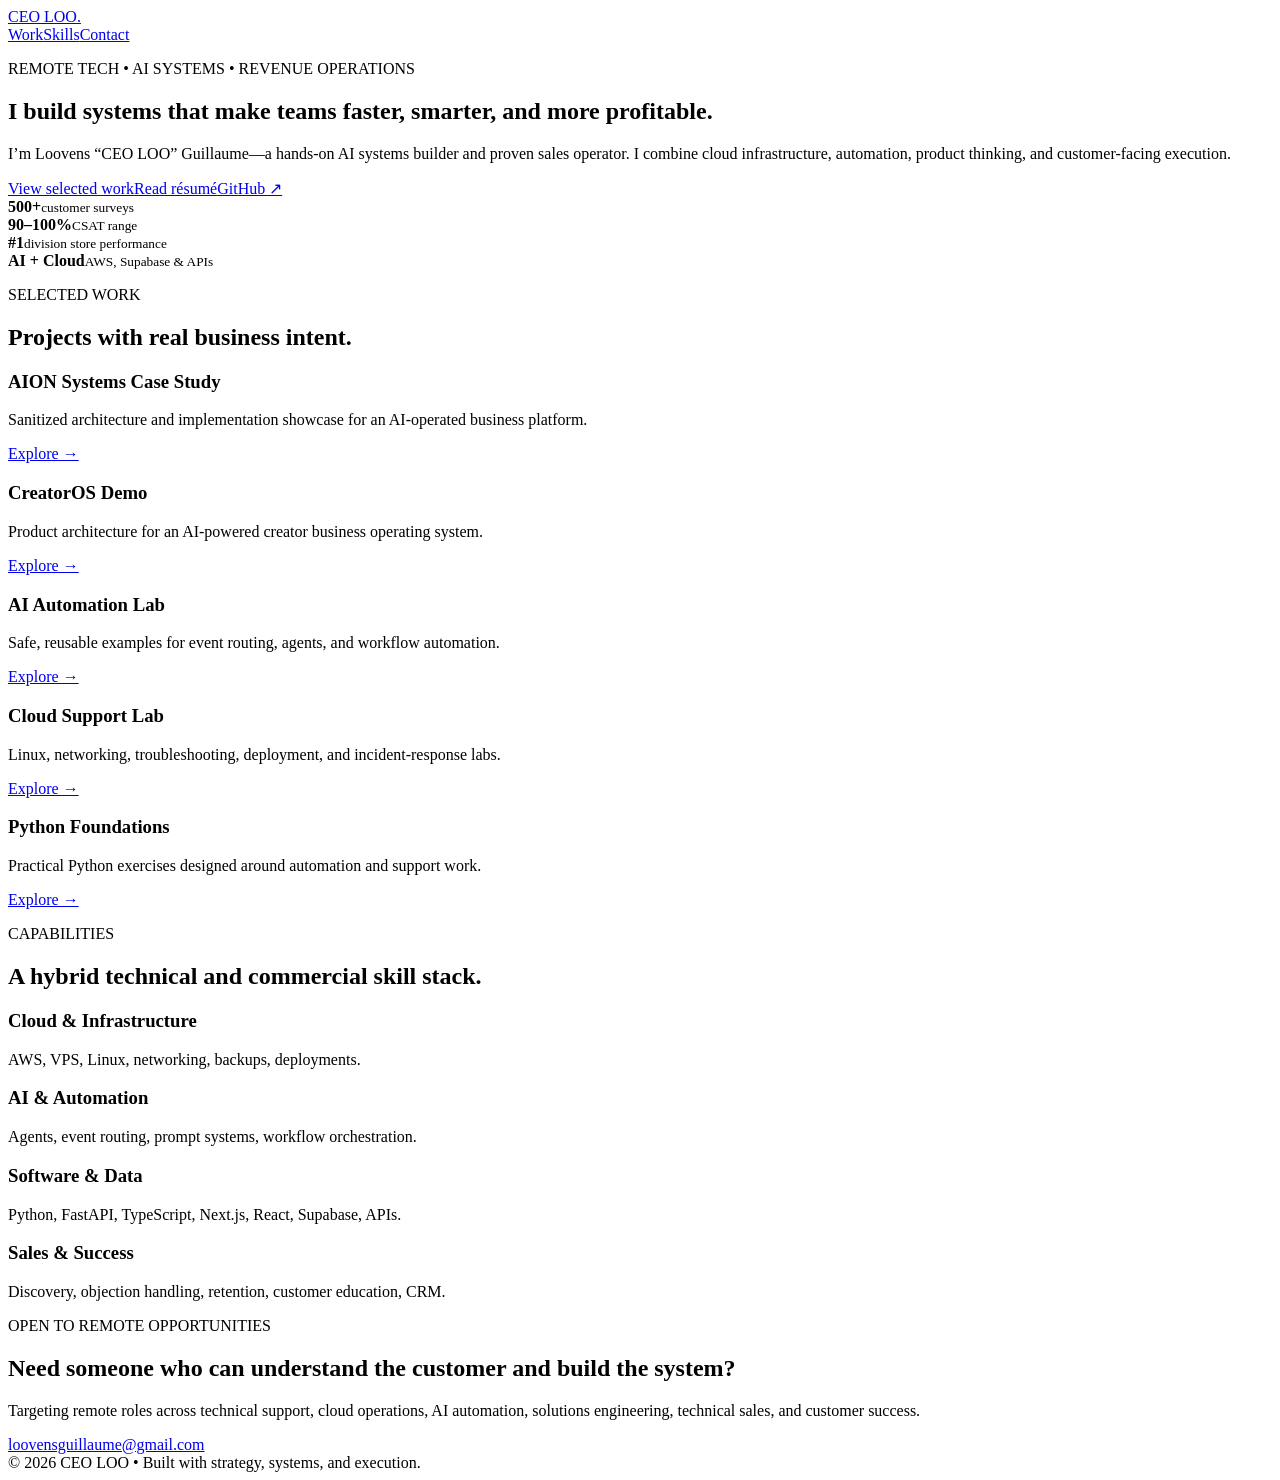
==== index.html @ 22648886 "Publish portfolio landing page" ====
<!doctype html>
<html lang="en">
<head>
  <meta charset="utf-8" />
  <meta name="viewport" content="width=device-width,initial-scale=1" />
  <meta name="description" content="CEO LOO — AI systems builder, cloud operator, and sales professional." />
  <title>CEO LOO | Tech, AI Systems & Sales</title>
  <link rel="stylesheet" href="assets/styles.css" />
</head>
<body>
<header class="nav"><a href="#top" class="brand">CEO LOO.</a><nav><a href="#work">Work</a><a href="#skills">Skills</a><a href="#contact">Contact</a></nav></header>
<main id="top">
<section class="hero"><p class="eyebrow">REMOTE TECH • AI SYSTEMS • REVENUE OPERATIONS</p><h1>I build systems that make teams <span>faster, smarter, and more profitable.</span></h1><p>I’m Loovens “CEO LOO” Guillaume—a hands-on AI systems builder and proven sales operator. I combine cloud infrastructure, automation, product thinking, and customer-facing execution.</p><div class="actions"><a class="primary" href="#work">View selected work</a><a href="resume.md">Read résumé</a><a href="https://github.com/Ceoloo">GitHub ↗</a></div><div class="proof"><article><strong>500+</strong><small>customer surveys</small></article><article><strong>90–100%</strong><small>CSAT range</small></article><article><strong>#1</strong><small>division store performance</small></article><article><strong>AI + Cloud</strong><small>AWS, Supabase & APIs</small></article></div></section>
<section id="work"><p class="eyebrow">SELECTED WORK</p><h2>Projects with real business intent.</h2><div class="grid"><article><h3>AION Systems Case Study</h3><p>Sanitized architecture and implementation showcase for an AI-operated business platform.</p><a href="aion-systems-case-study/">Explore →</a></article><article><h3>CreatorOS Demo</h3><p>Product architecture for an AI-powered creator business operating system.</p><a href="creatoros-demo/">Explore →</a></article><article><h3>AI Automation Lab</h3><p>Safe, reusable examples for event routing, agents, and workflow automation.</p><a href="ai-automation-lab/">Explore →</a></article><article><h3>Cloud Support Lab</h3><p>Linux, networking, troubleshooting, deployment, and incident-response labs.</p><a href="cloud-support-lab/">Explore →</a></article><article><h3>Python Foundations</h3><p>Practical Python exercises designed around automation and support work.</p><a href="python-foundations/">Explore →</a></article></div></section>
<section id="skills"><p class="eyebrow">CAPABILITIES</p><h2>A hybrid technical and commercial skill stack.</h2><div class="skills"><article><h3>Cloud & Infrastructure</h3><p>AWS, VPS, Linux, networking, backups, deployments.</p></article><article><h3>AI & Automation</h3><p>Agents, event routing, prompt systems, workflow orchestration.</p></article><article><h3>Software & Data</h3><p>Python, FastAPI, TypeScript, Next.js, React, Supabase, APIs.</p></article><article><h3>Sales & Success</h3><p>Discovery, objection handling, retention, customer education, CRM.</p></article></div></section>
<section id="contact" class="cta"><p class="eyebrow">OPEN TO REMOTE OPPORTUNITIES</p><h2>Need someone who can understand the customer and build the system?</h2><p>Targeting remote roles across technical support, cloud operations, AI automation, solutions engineering, technical sales, and customer success.</p><a class="primary" href="mailto:loovensguillaume@gmail.com">loovensguillaume@gmail.com</a></section>
</main><footer>© 2026 CEO LOO • Built with strategy, systems, and execution.</footer>
</body></html>
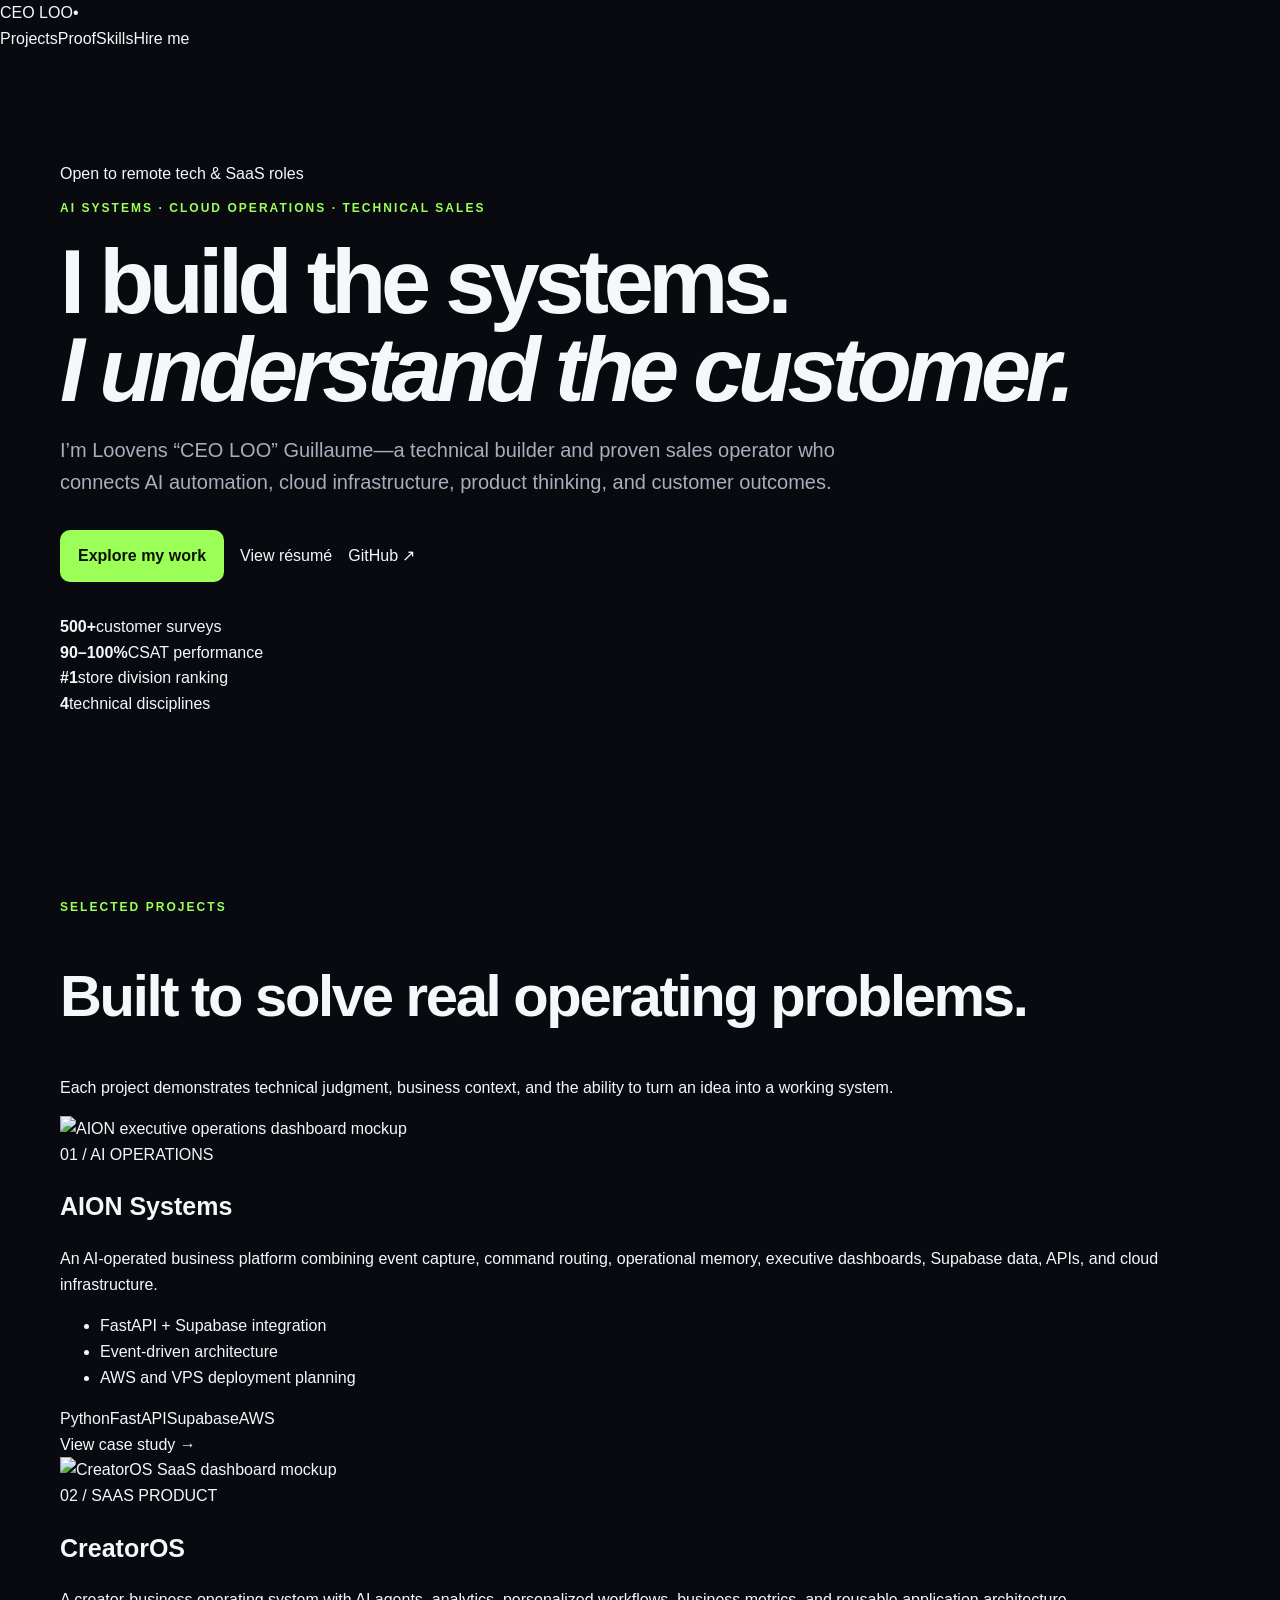
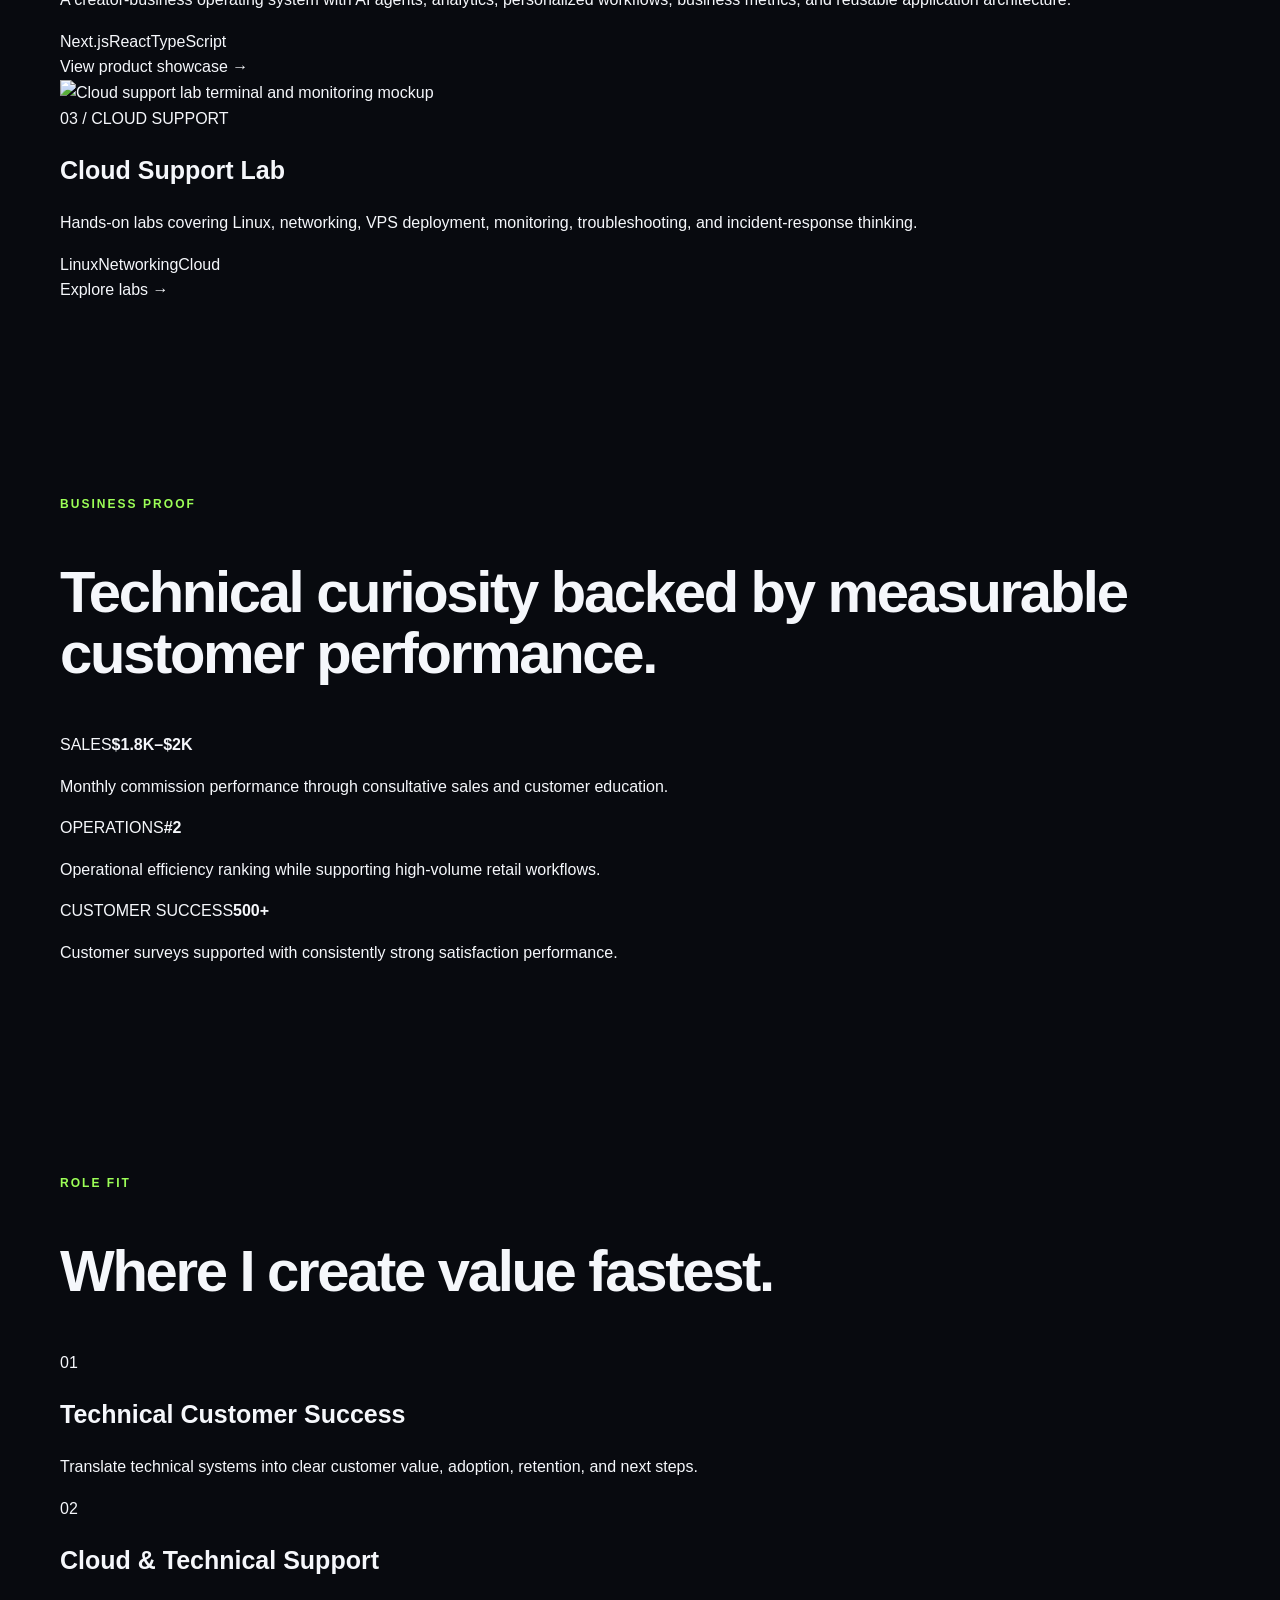
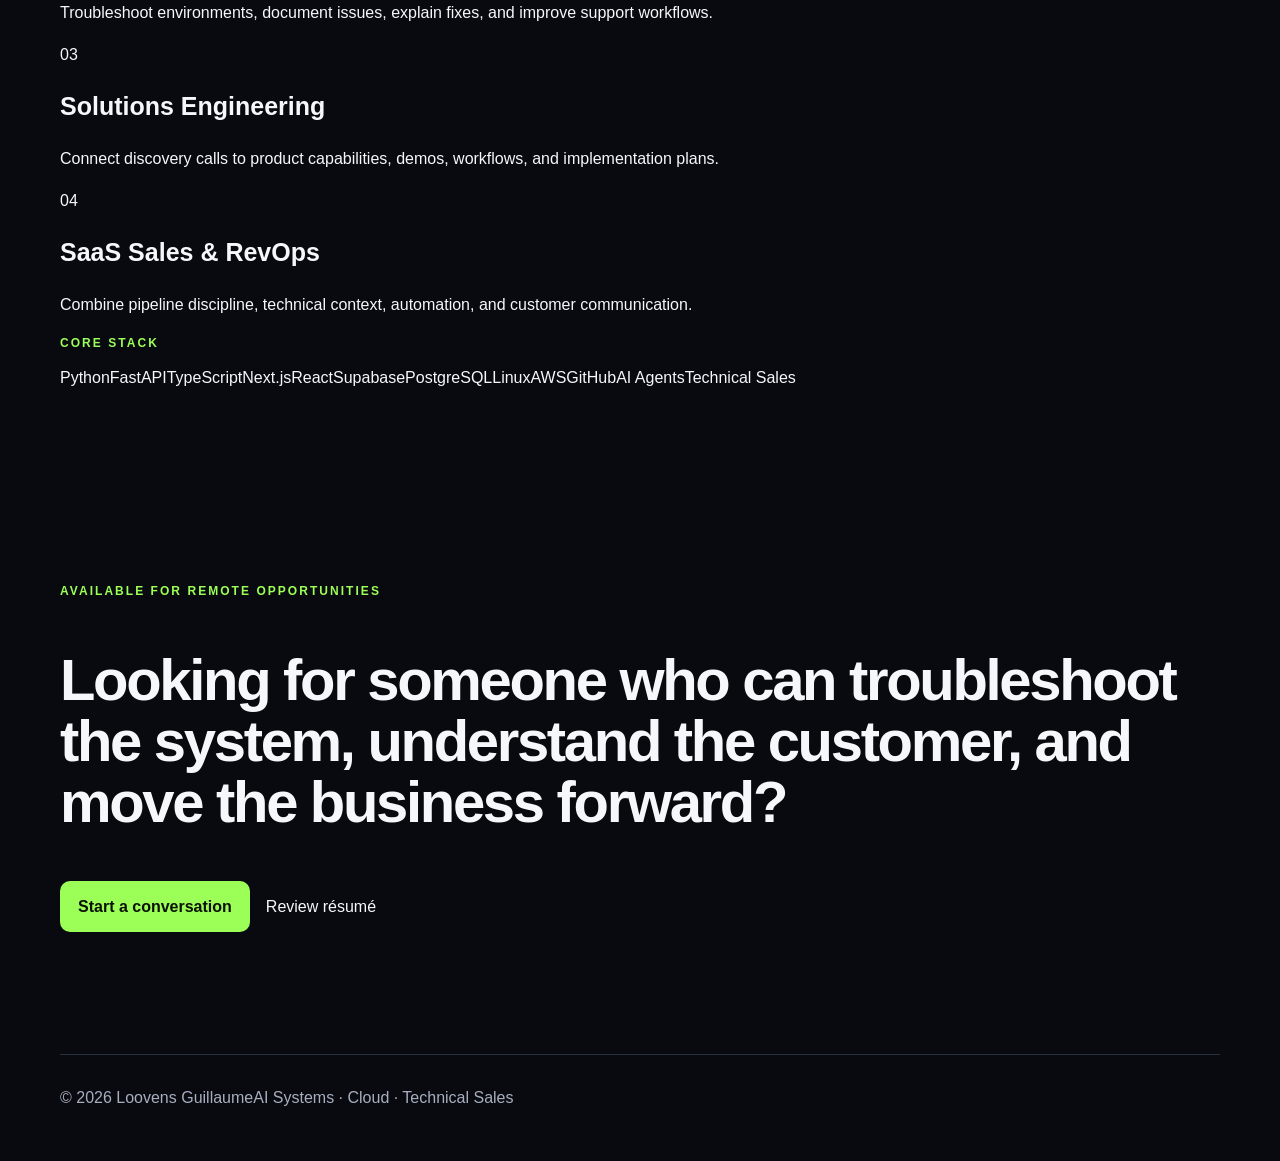
==== commit b0fc6634: "Upgrade portfolio to premium recruiter UI" ====
--- a/index.html
+++ b/index.html
@@ -1,18 +1,30 @@
 <!doctype html>
 <html lang="en">
 <head>
-  <meta charset="utf-8" />
-  <meta name="viewport" content="width=device-width,initial-scale=1" />
-  <meta name="description" content="CEO LOO — AI systems builder, cloud operator, and sales professional." />
-  <title>CEO LOO | Tech, AI Systems & Sales</title>
-  <link rel="stylesheet" href="assets/styles.css" />
+<meta charset="utf-8"><meta name="viewport" content="width=device-width,initial-scale=1">
+<meta name="description" content="Loovens Guillaume — AI systems builder, cloud operator, and technical sales professional.">
+<meta name="theme-color" content="#07090d"><title>CEO LOO — AI Systems, Cloud & Technical Sales</title>
+<link rel="stylesheet" href="assets/styles.css">
 </head>
 <body>
-<header class="nav"><a href="#top" class="brand">CEO LOO.</a><nav><a href="#work">Work</a><a href="#skills">Skills</a><a href="#contact">Contact</a></nav></header>
+<div class="noise"></div>
+<header class="site-header"><a class="logo" href="#top">CEO LOO<span>•</span></a><nav><a href="#work">Projects</a><a href="#proof">Proof</a><a href="#skills">Skills</a><a class="hire" href="mailto:loovensguillaume@gmail.com">Hire me</a></nav></header>
 <main id="top">
-<section class="hero"><p class="eyebrow">REMOTE TECH • AI SYSTEMS • REVENUE OPERATIONS</p><h1>I build systems that make teams <span>faster, smarter, and more profitable.</span></h1><p>I’m Loovens “CEO LOO” Guillaume—a hands-on AI systems builder and proven sales operator. I combine cloud infrastructure, automation, product thinking, and customer-facing execution.</p><div class="actions"><a class="primary" href="#work">View selected work</a><a href="resume.md">Read résumé</a><a href="https://github.com/Ceoloo">GitHub ↗</a></div><div class="proof"><article><strong>500+</strong><small>customer surveys</small></article><article><strong>90–100%</strong><small>CSAT range</small></article><article><strong>#1</strong><small>division store performance</small></article><article><strong>AI + Cloud</strong><small>AWS, Supabase & APIs</small></article></div></section>
-<section id="work"><p class="eyebrow">SELECTED WORK</p><h2>Projects with real business intent.</h2><div class="grid"><article><h3>AION Systems Case Study</h3><p>Sanitized architecture and implementation showcase for an AI-operated business platform.</p><a href="aion-systems-case-study/">Explore →</a></article><article><h3>CreatorOS Demo</h3><p>Product architecture for an AI-powered creator business operating system.</p><a href="creatoros-demo/">Explore →</a></article><article><h3>AI Automation Lab</h3><p>Safe, reusable examples for event routing, agents, and workflow automation.</p><a href="ai-automation-lab/">Explore →</a></article><article><h3>Cloud Support Lab</h3><p>Linux, networking, troubleshooting, deployment, and incident-response labs.</p><a href="cloud-support-lab/">Explore →</a></article><article><h3>Python Foundations</h3><p>Practical Python exercises designed around automation and support work.</p><a href="python-foundations/">Explore →</a></article></div></section>
-<section id="skills"><p class="eyebrow">CAPABILITIES</p><h2>A hybrid technical and commercial skill stack.</h2><div class="skills"><article><h3>Cloud & Infrastructure</h3><p>AWS, VPS, Linux, networking, backups, deployments.</p></article><article><h3>AI & Automation</h3><p>Agents, event routing, prompt systems, workflow orchestration.</p></article><article><h3>Software & Data</h3><p>Python, FastAPI, TypeScript, Next.js, React, Supabase, APIs.</p></article><article><h3>Sales & Success</h3><p>Discovery, objection handling, retention, customer education, CRM.</p></article></div></section>
-<section id="contact" class="cta"><p class="eyebrow">OPEN TO REMOTE OPPORTUNITIES</p><h2>Need someone who can understand the customer and build the system?</h2><p>Targeting remote roles across technical support, cloud operations, AI automation, solutions engineering, technical sales, and customer success.</p><a class="primary" href="mailto:loovensguillaume@gmail.com">loovensguillaume@gmail.com</a></section>
-</main><footer>© 2026 CEO LOO • Built with strategy, systems, and execution.</footer>
+<section class="hero shell"><div class="status"><i></i> Open to remote tech & SaaS roles</div><p class="eyebrow">AI SYSTEMS · CLOUD OPERATIONS · TECHNICAL SALES</p><h1>I build the systems.<br><em>I understand the customer.</em></h1><p class="lede">I’m Loovens “CEO LOO” Guillaume—a technical builder and proven sales operator who connects AI automation, cloud infrastructure, product thinking, and customer outcomes.</p><div class="actions"><a class="button primary" href="#work">Explore my work</a><a class="button ghost" href="resume.md">View résumé</a><a class="inline" href="https://github.com/Ceoloo">GitHub ↗</a></div><div class="metrics"><div><strong>500+</strong><span>customer surveys</span></div><div><strong>90–100%</strong><span>CSAT performance</span></div><div><strong>#1</strong><span>store division ranking</span></div><div><strong>4</strong><span>technical disciplines</span></div></div></section>
+
+<section id="work" class="shell section"><div class="section-head"><div><p class="eyebrow">SELECTED PROJECTS</p><h2>Built to solve real operating problems.</h2></div><p>Each project demonstrates technical judgment, business context, and the ability to turn an idea into a working system.</p></div>
+<div class="projects">
+<article class="project featured"><div class="visual"><img src="assets/aion-dashboard.svg" alt="AION executive operations dashboard mockup"></div><div class="project-copy"><span class="number">01 / AI OPERATIONS</span><h3>AION Systems</h3><p>An AI-operated business platform combining event capture, command routing, operational memory, executive dashboards, Supabase data, APIs, and cloud infrastructure.</p><ul><li>FastAPI + Supabase integration</li><li>Event-driven architecture</li><li>AWS and VPS deployment planning</li></ul><div class="chips"><span>Python</span><span>FastAPI</span><span>Supabase</span><span>AWS</span></div><a href="aion-systems-case-study/">View case study →</a></div></article>
+<article class="project"><div class="visual"><img src="assets/creatoros-dashboard.svg" alt="CreatorOS SaaS dashboard mockup"></div><div class="project-copy"><span class="number">02 / SAAS PRODUCT</span><h3>CreatorOS</h3><p>A creator-business operating system with AI agents, analytics, personalized workflows, business metrics, and reusable application architecture.</p><div class="chips"><span>Next.js</span><span>React</span><span>TypeScript</span></div><a href="creatoros-demo/">View product showcase →</a></div></article>
+<article class="project"><div class="visual"><img src="assets/cloud-lab.svg" alt="Cloud support lab terminal and monitoring mockup"></div><div class="project-copy"><span class="number">03 / CLOUD SUPPORT</span><h3>Cloud Support Lab</h3><p>Hands-on labs covering Linux, networking, VPS deployment, monitoring, troubleshooting, and incident-response thinking.</p><div class="chips"><span>Linux</span><span>Networking</span><span>Cloud</span></div><a href="cloud-support-lab/">Explore labs →</a></div></article>
+</div></section>
+
+<section id="proof" class="proof-section"><div class="shell"><p class="eyebrow dark">BUSINESS PROOF</p><h2>Technical curiosity backed by measurable customer performance.</h2><div class="proof-grid"><article><span>SALES</span><strong>$1.8K–$2K</strong><p>Monthly commission performance through consultative sales and customer education.</p></article><article><span>OPERATIONS</span><strong>#2</strong><p>Operational efficiency ranking while supporting high-volume retail workflows.</p></article><article><span>CUSTOMER SUCCESS</span><strong>500+</strong><p>Customer surveys supported with consistently strong satisfaction performance.</p></article></div></div></section>
+
+<section id="skills" class="shell section"><div class="section-head"><div><p class="eyebrow">ROLE FIT</p><h2>Where I create value fastest.</h2></div></div><div class="role-grid"><article><span>01</span><h3>Technical Customer Success</h3><p>Translate technical systems into clear customer value, adoption, retention, and next steps.</p></article><article><span>02</span><h3>Cloud & Technical Support</h3><p>Troubleshoot environments, document issues, explain fixes, and improve support workflows.</p></article><article><span>03</span><h3>Solutions Engineering</h3><p>Connect discovery calls to product capabilities, demos, workflows, and implementation plans.</p></article><article><span>04</span><h3>SaaS Sales & RevOps</h3><p>Combine pipeline discipline, technical context, automation, and customer communication.</p></article></div>
+<div class="stack"><p class="eyebrow">CORE STACK</p><div class="stack-row"><span>Python</span><span>FastAPI</span><span>TypeScript</span><span>Next.js</span><span>React</span><span>Supabase</span><span>PostgreSQL</span><span>Linux</span><span>AWS</span><span>GitHub</span><span>AI Agents</span><span>Technical Sales</span></div></div></section>
+
+<section class="shell contact"><p class="eyebrow">AVAILABLE FOR REMOTE OPPORTUNITIES</p><h2>Looking for someone who can troubleshoot the system, understand the customer, and move the business forward?</h2><div class="actions"><a class="button primary" href="mailto:loovensguillaume@gmail.com">Start a conversation</a><a class="button ghost" href="resume.md">Review résumé</a></div></section>
+</main>
+<footer class="shell"><span>© 2026 Loovens Guillaume</span><span>AI Systems · Cloud · Technical Sales</span></footer>
 </body></html>
--- a/assets/styles.css
+++ b/assets/styles.css
@@ -0,0 +1 @@
+:root{--bg:#080a0f;--panel:#11151d;--text:#f5f7fb;--muted:#a7afbf;--line:#283142;--accent:#9cff57;--accent2:#6ee7ff;--max:1160px}*{box-sizing:border-box}html{scroll-behavior:smooth}body{margin:0;background:var(--bg);color:var(--text);font-family:Inter,Arial,sans-serif;line-height:1.6}a{color:inherit;text-decoration:none}.nav{position:sticky;top:0;z-index:10;display:flex;justify-content:space-between;align-items:center;padding:20px max(20px,calc((100vw - var(--max))/2));background:rgba(8,10,15,.9);border-bottom:1px solid rgba(255,255,255,.06)}.brand{font-weight:800;font-size:22px}.nav nav{display:flex;gap:22px;color:var(--muted)}main,footer{width:min(var(--max),calc(100% - 40px));margin:auto}.hero{padding:110px 0 80px}.eyebrow{font-size:12px;font-weight:800;letter-spacing:.17em;color:var(--accent)}h1{font-size:clamp(48px,8vw,90px);line-height:.98;letter-spacing:-.06em;max-width:1050px;margin:20px 0}h1 span{color:var(--accent)}h2{font-size:clamp(36px,5vw,58px);line-height:1.05;letter-spacing:-.04em}h3{font-size:25px;line-height:1.15}.hero>p:not(.eyebrow),.cta>p:not(.eyebrow){font-size:20px;color:var(--muted);max-width:820px}.actions{display:flex;gap:16px;flex-wrap:wrap;align-items:center;margin:32px 0}.primary{display:inline-block;background:var(--accent);color:#0b1107;padding:13px 18px;border-radius:10px;font-weight:800}.proof,.grid,.skills{display:grid;gap:16px}.proof{grid-template-columns:repeat(4,1fr);margin-top:60px}.proof article,.grid article,.skills article{background:var(--panel);border:1px solid var(--line);border-radius:18px;padding:25px}.proof strong{display:block;font-size:26px}.proof small,.grid p,.skills p{color:var(--muted)}section{padding:90px 0}.grid{grid-template-columns:repeat(2,1fr)}.grid article{min-height:230px;display:flex;flex-direction:column}.grid a{margin-top:auto;color:var(--accent);font-weight:800}.skills{grid-template-columns:repeat(4,1fr)}.cta{margin:70px 0;padding:60px;border:1px solid var(--line);border-radius:24px;background:radial-gradient(circle at top right,#1b3221,transparent 40%),var(--panel)}footer{padding:30px 0 50px;border-top:1px solid var(--line);color:var(--muted)}@media(max-width:800px){.proof,.skills{grid-template-columns:1fr 1fr}.grid{grid-template-columns:1fr}.nav nav a:not(:last-child){display:none}}@media(max-width:560px){.proof,.skills{grid-template-columns:1fr}.hero{padding-top:75px}.cta{padding:30px}}
